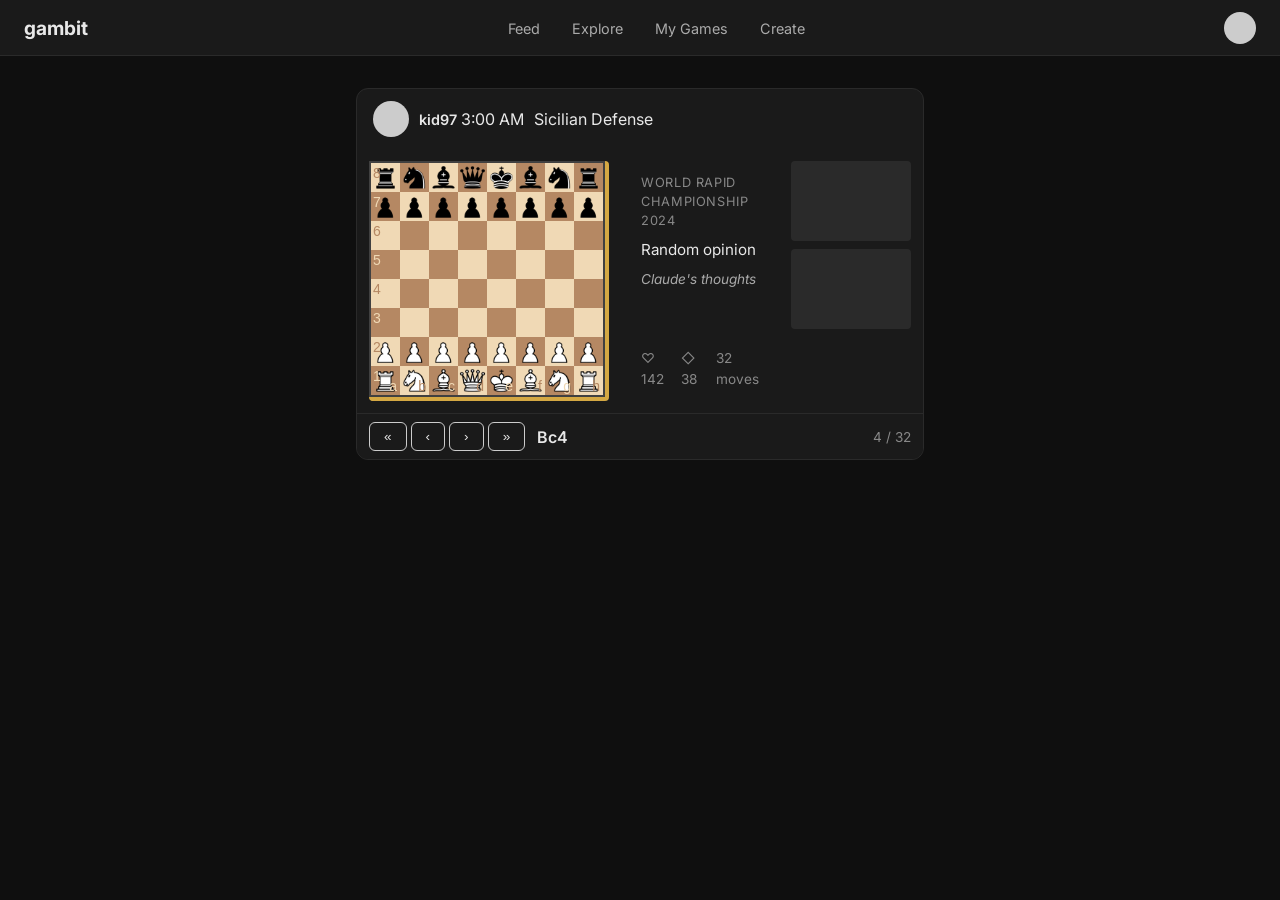
==== index.html @ 32277b0a "first commit" ====
<!DOCTYPE html>
<html>
    <head>
        <title>gambit</title>
        <meta name="description" content="A social networking platform for all chess players and fans">
        <link rel="stylesheet" href="style.css">
        <link rel="stylesheet" href="css/chessboard-1.0.0.css">
        <link href="https://fonts.googleapis.com/css2?family=Inter:wght@400;500;700&display=swap" rel="stylesheet">
    </head>
    <body>
        <header>
            <nav>
                <span id="logo">gambit</span>
                <ul>
                    <li><a href="index.html">Feed</a></li>
                    <li><a href="#">Explore</a></li>
                    <li><a href="#">My Games</a></li>
                    <li><a href="create.html">Create</a></li>
                </ul>
                <div id="nav-avatar"></div>
            </nav>
        </header>
        <main>
            <div id="feed">
                <article class="post-card">
                    <header class="card-header">
                        <div class="avatar"></div>
                        <div class="card-user">
                            <span class="username">kid97</span>
                            <span class="post-time">3:00 AM</span>
                        </div>
                        <span class="opening-tag">Sicilian Defense</span>
                    </header>

                    <!-- Flex row: all three sit side by side -->
                    <div class="card-content">

                        <div class="board-thumb" id="boardy"></div>
                        <!-- Fixed 200×200, flex-shrink: 0 so it never squishes -->

                        <div class="card-body">
                        <!-- flex: 1 — stretches to fill remaining space -->
                        <span class="tournament">World Rapid Championship 2024</span>
                        <p class="caption">Random opinion</p>
                        <p class="ai-preview">Claude's thoughts</p>
                        <div class="card-meta">
                            <span>♡ 142</span>
                            <span>◇ 38</span>
                            <span>32 moves</span>
                        </div>
                        </div>

                        <div class="media-stack">
                        <!-- Optional images/videos attached to the post -->
                        <div class="media-item"></div>
                        <div class="media-item"></div>
                        </div>
                    </div>

                    <!-- Full-width below the row -->
                    <div class="move-bar">
                        <div class="move-btns">
                            <button id="btn-first">«</button>
                            <button id="btn-prev">‹</button>
                            <button id="btn-next">›</button>
                            <button id="btn-last">»</button>
                        </div>
                        <span class="move-current">Bc4</span>
                        <span class="move-indicator">4 / 32</span>
                    </div>

                </article>
                <!-- next rec-->
            </div>

        </main>
        <footer>
            <!-- empty -->
        </footer>
        <script src="https://code.jquery.com/jquery-3.7.1.min.js"></script>
        <script src="js/chess.js"></script>
        <script src="js/chessboard-1.0.0.js"></script>
        <script src="script.js"></script>
    </body>
</html>
---- style.css ----
* {
    margin: 0;
    padding: 0;
    box-sizing: border-box;
}

body {
    font-family: 'Inter', sans-serif;
    background: #0f0f0f;
    color: #e8e8e8;
    min-height: 100vh;
}

nav {
    display: flex;
    align-items: center;
    justify-content: space-between;
    padding: 0 24px;
    height: 56px;
    background: #1a1a1a;
    border-bottom: 1px solid #2a2a2a;
    position: sticky;
    top: 0;
}

#logo {
    font-size: 1.2rem;
    font-weight: 700;
    letter-spacing: -0.5;
}

nav ul {
    display: flex;
    gap: 32px;
    list-style: none;
}

#nav-avatar {
  width: 32px;
  height: 32px;
  border-radius: 50%;
  background: #ccc;
  cursor: pointer;
}

nav a {
    text-decoration: none;
    color: #aaa;
    font-size: 0.9rem;
}

#feed {
    max-width: 600px;
    margin: 32px auto;
    display: flex;
    flex-direction: column;
    gap: 24px;
    padding: 0 16px;
}

.post-card {
    background: #1a1a1a;
    border: 1px solid #2a2a2a;
    border-radius: 12px;
    width: 100%;
    overflow: hidden;
}

.card-header {
    display: flex;
    align-items: center;
    gap: 10px;
    padding: 12px 16px;
}

.card-header .avatar {
    width: 36px;
    height: 36px;
    border-radius: 50%;
    background-color: #ccc;
}

.card-header .username {
    font-weight: 600;
    font-size: 0.9rem;
}

.board-thumb {
  width: 240px;
  height: 240px;
  flex-shrink: 0;
  background: #d4a843;
  border-radius: 4px;
}

#boardy > div {
  border: none !important;
  font-family: 'Inter', sans-serif !important;
}

.card-content {
    display: flex;
    flex-direction: row;
    gap: 16px;
    padding: 12px;
    width: 100%;
    background-color: transparent;
}

.move-bar {
    display: flex;
    align-items: center;
    gap: 12px;
    padding: 8px 12px;
    background: #1a1a1a;
    border-top: 1px solid #2a2a2a;
}

.move-bar button {
    background: none;
    color: #e8e8e8;
    border: 1px solid #ccc;
    border-radius: 6px;
    padding: 6px 14px;
    cursor: pointer;
    font-size: 0.85rem;
}

.move-bar button:hover {
    background-color: #f0f0f0;
    color: #0f0f0f;
}

.move-current {
  font-weight: 600;
}

.move-indicator {
  margin-left: auto;     /* pushes it to the far right */
  color: #888;
  font-size: 0.85rem;
}

.card-body {
    flex: 1;               /* takes all space between board and media */
    display: flex;
    flex-direction: column;
    gap: 8px;
    padding: 12px 16px;
    font-size: 0.9rem;
    line-height: 1.5;
    color: #e8e8e8;
}

.media-stack {
    display: flex;
    flex-direction: column;
    gap: 8px;
    width: 120px;
    flex-shrink: 0;        /* media column stays fixed width too */
}

.media-item {
    width: 100%;
    height: 80px;
    background: #2a2a2a;   /* placeholder */
    border-radius: 4px;
}

/* --- Card Body Text --- */

.tournament {
  font-size: 0.8rem;
  color: #888;
  text-transform: uppercase;
  letter-spacing: 0.05em;
}

.caption {
  font-size: 0.95rem;
}

.ai-preview {
  font-size: 0.85rem;
  color: #aaa;
  font-style: italic;
}

.card-meta {
  display: flex;
  gap: 16px;
  font-size: 0.85rem;
  color: #888;
  margin-top: auto;      /* pins meta to the bottom of card-body */
}

.create-container {
    max-width: 720px;
    margin: 32px auto;
    padding: 0 16px;
    display: flex;
    flex-direction: column;
    gap: 12px;
}

.tab-bar {
    display: flex;
    flex-direction: row;
    align-items: center;
    gap: 8px;
}

.tab-bar button {
    align-items: center;
}

.tab {
    background: #1a1a1a;
    color: #e8e8e8;
    border: 1px solid #2a2a2a;
    border-radius: 8px;
    padding: 8px 20px;
    font-family: 'Inter', sans-serif;
    font-size: 0.9rem;
    cursor: pointer;
}

.tab.active {
    background: #2a2a2a;
    border-color: #e8e8e8;
}

.tab-panel {
    display: none;
}

.tab-panel.active {
    display: block;
}

.tab-panel textarea,
.tab-panel input {
    width: 100%;
    background: #1a1a1a;
    border: 1px solid #2a2a2a;
    border-radius: 8px;
    color: #e8e8e8;
    font-family: 'Inter', sans-serif;
    font-size: 0.9rem;
    padding: 12px;
    box-sizing: border-box;
}

.tab-panel textarea {
    height: 120px;
    resize: vertical;
}

.create-bottom {
    display: flex;
    gap: 16px;
    align-items: flex-start;
}

.post-body {
    width: 100%;
    height: 240px;
    background: transparent;
    border: none;
    color: #e8e8e8;
    font-family: 'Inter', sans-serif;
    font-size: 0.9rem;
    resize: none;
    outline: none;
}
---- css/chessboard-1.0.0.css ----
/*! chessboard.js v1.0.0 | (c) 2019 Chris Oakman | MIT License chessboardjs.com/license */

.clearfix-7da63 {
  clear: both;
}

.board-b72b1 {
  border: 2px solid #404040;
  box-sizing: content-box;
}

.square-55d63 {
  float: left;
  position: relative;

  /* disable any native browser highlighting */
  -webkit-touch-callout: none;
    -webkit-user-select: none;
     -khtml-user-select: none;
       -moz-user-select: none;
        -ms-user-select: none;
            user-select: none;
}

.white-1e1d7 {
  background-color: #f0d9b5;
  color: #b58863;
}

.black-3c85d {
  background-color: #b58863;
  color: #f0d9b5;
}

.highlight1-32417, .highlight2-9c5d2 {
  box-shadow: inset 0 0 3px 3px yellow;
}

.notation-322f9 {
  cursor: default;
  font-family: "Helvetica Neue", Helvetica, Arial, sans-serif;
  font-size: 14px;
  position: absolute;
}

.alpha-d2270 {
  bottom: 1px;
  right: 3px;
}

.numeric-fc462 {
  top: 2px;
  left: 2px;
}
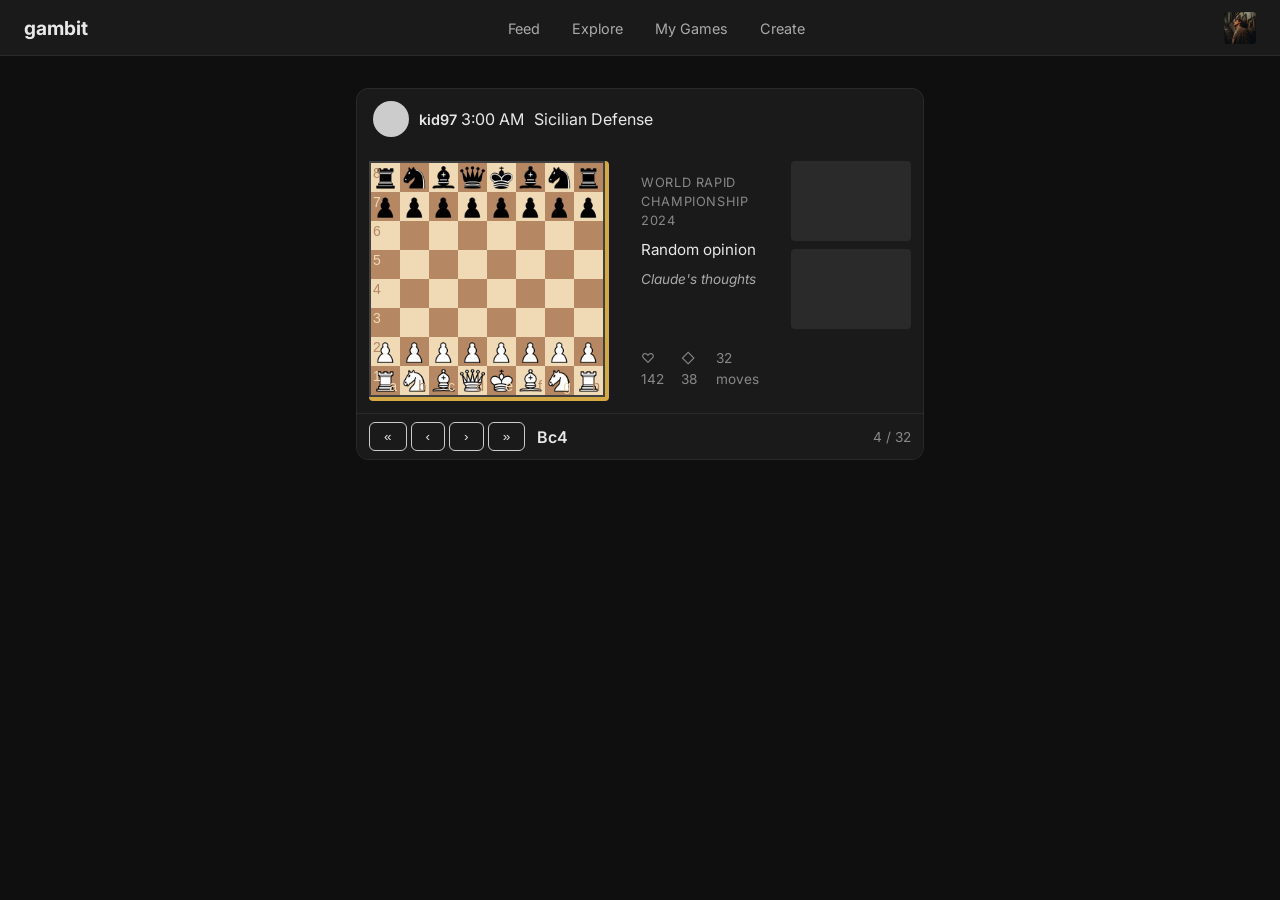
==== commit 0cefd00d: "Progress on create page" ====
--- a/index.html
+++ b/index.html
@@ -17,7 +17,9 @@
                     <li><a href="#">My Games</a></li>
                     <li><a href="create.html">Create</a></li>
                 </ul>
-                <div id="nav-avatar"></div>
+                <div id="nav-avatar">
+                    <img src="tkl_temp_profile.jpg">
+                </div>
             </nav>
         </header>
         <main>
--- a/style.css
+++ b/style.css
@@ -21,6 +21,13 @@
     border-bottom: 1px solid #2a2a2a;
     position: sticky;
     top: 0;
+}
+
+img {
+    max-height: 100%;
+    max-width: 100%;
+    border-radius: 10%;
+    border: 1px ;
 }
 
 #logo {
